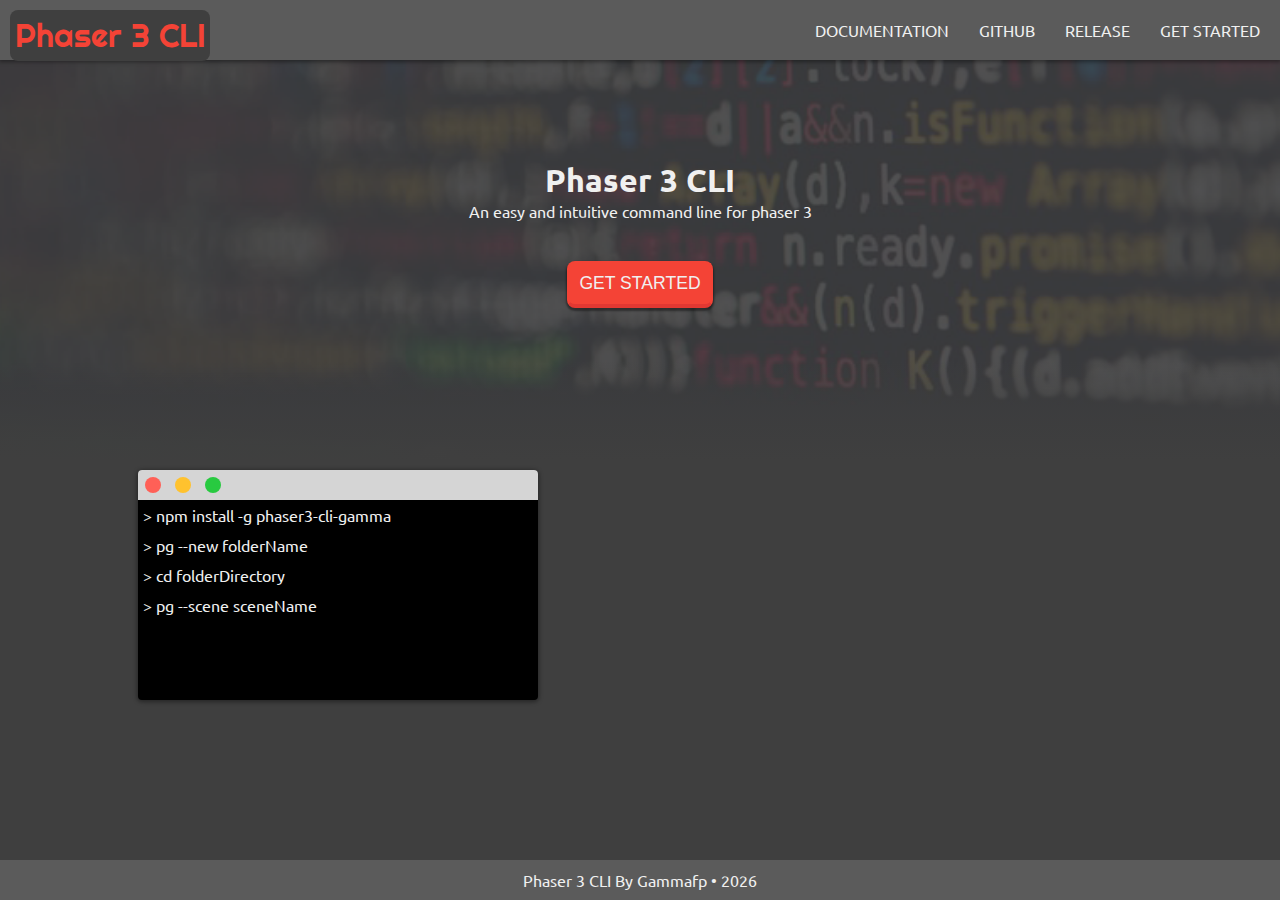
==== index.html @ 2ba6b4aa "index & styles" ====
<!DOCTYPE html>
<html lang="en">
<head>
    <meta charset="UTF-8">
    <meta name="viewport" content="width=device-width, initial-scale=1.0">
    <meta http-equiv="X-UA-Compatible" content="ie=edge">
    <title>Phaser 3 CLI | By: Gammafp</title>
    <link href="https://fonts.googleapis.com/css?family=Righteous|Ubuntu&display=swap" rel="stylesheet">
    <link rel="stylesheet" href="styles/css/style.css">
</head>
<body>
    <nav>
        
        <ul>
            <a href="#">
                <li>GET STARTED</li>
            </a>
            <a href="#">
                <li>RELEASE</li>
            </a>
            <a href="#">
                <li>GITHUB</li>
            </a>
            <a href="#">
                <li>DOCUMENTATION</li>
            </a>
        </ul>
        <a href="index.html"><h1>Phaser 3 CLI</h1></a>
    </nav>
    <header>
        <h1>Phaser 3 CLI</h1>
        <p>An easy and intuitive command line for phaser 3</p>
        <br>
        <br>
        <button>GET STARTED</button>
        <div class="grad"></div>
    </header>
    <article>
        <div id="terminal-container"></div>
    </article>
    <footer>
        <p id="info-footer"></p>
    </footer>
    <script src="js/generals.js"></script>
</body>
</html>
---- styles/css/style.css ----
* {
  padding: 0px;
  margin: 0px;
  box-sizing: border-box;
}

body {
  background-color: #3f3f3f;
  font-family: "Ubuntu", sans-serif;
}

nav {
  background-color: #5b5b5b;
  color: white;
  width: 100%;
  height: 60px;
  box-shadow: 0px 1px 4px 1px rgba(0, 0, 0, 0.4);
  z-index: 2;
  position: relative;
}

nav h1 {
  font-family: "Righteous", cursive;
  display: inline-block;
  font-weight: 100;
  color: #F44336;
  background-color: #3f3f3f;
  padding: 5px;
  border-radius: 8px;
  margin: 10px;
}

nav ul {
  list-style: none;
}

nav ul a {
  color: #f0f0f0;
  text-decoration: none;
}

nav ul a:hover {
  color: #F44336;
}

nav ul li {
  float: right;
  margin-right: 10px;
  height: 60px;
  padding: 10px;
  padding-top: 20px;
}

nav ul li:hover {
  background-color: #3f3f3f;
}

header {
  background-color: #3f3f3f;
  background-image: url("../../img/back-code.png");
  background-position: center;
  background-attachment: fixed;
  background-size: cover;
  width: 100%;
  height: 400px;
  z-index: 1;
  text-align: center;
  padding-top: 100px;
  color: #f0f0f0;
}

.grad {
  width: 100%;
  height: 100px;
  background: linear-gradient(to bottom, rgba(0, 0, 0, 0) 0%, #3f3f3f 100%);
  position: absolute;
  top: 360px;
}

.terminal {
  width: 400px;
  height: 230px;
  background-color: black;
  border-radius: 4px;
  overflow: hidden;
  box-shadow: 0px 1px 4px 1px rgba(0, 0, 0, 0.4);
  color: #f0f0f0;
}

.terminal .barra {
  width: 100%;
  height: 30px;
  background-color: #D5D5D5;
}

.terminal .barra .btn-terminal {
  width: 16px;
  height: 16px;
  border-radius: 50%;
  background-color: red;
  margin: 7px;
  float: left;
}

.terminal p {
  padding: 5px;
}

button {
  padding: 10px;
  font-size: 1.1em;
  background-color: #F44336;
  border: 2px solid #F44336;
  border-bottom: 4px solid #E23832;
  border-radius: 8px;
  color: #f0f0f0;
  box-shadow: 0px 2px 2px 1px rgba(0, 0, 0, 0.4);
  cursor: pointer;
  outline: none;
}

button:hover {
  transform: scale(1.05);
}

article {
  width: 80%;
  min-height: 400px;
  margin-left: 10%;
  padding: 10px;
}

footer {
  width: 100%;
  height: 40px;
  text-align: center;
  color: #f0f0f0;
  background-color: #5b5b5b;
  padding-top: 10px;
}

/* tablet */
/* smartphone */

/*# sourceMappingURL=style.css.map */
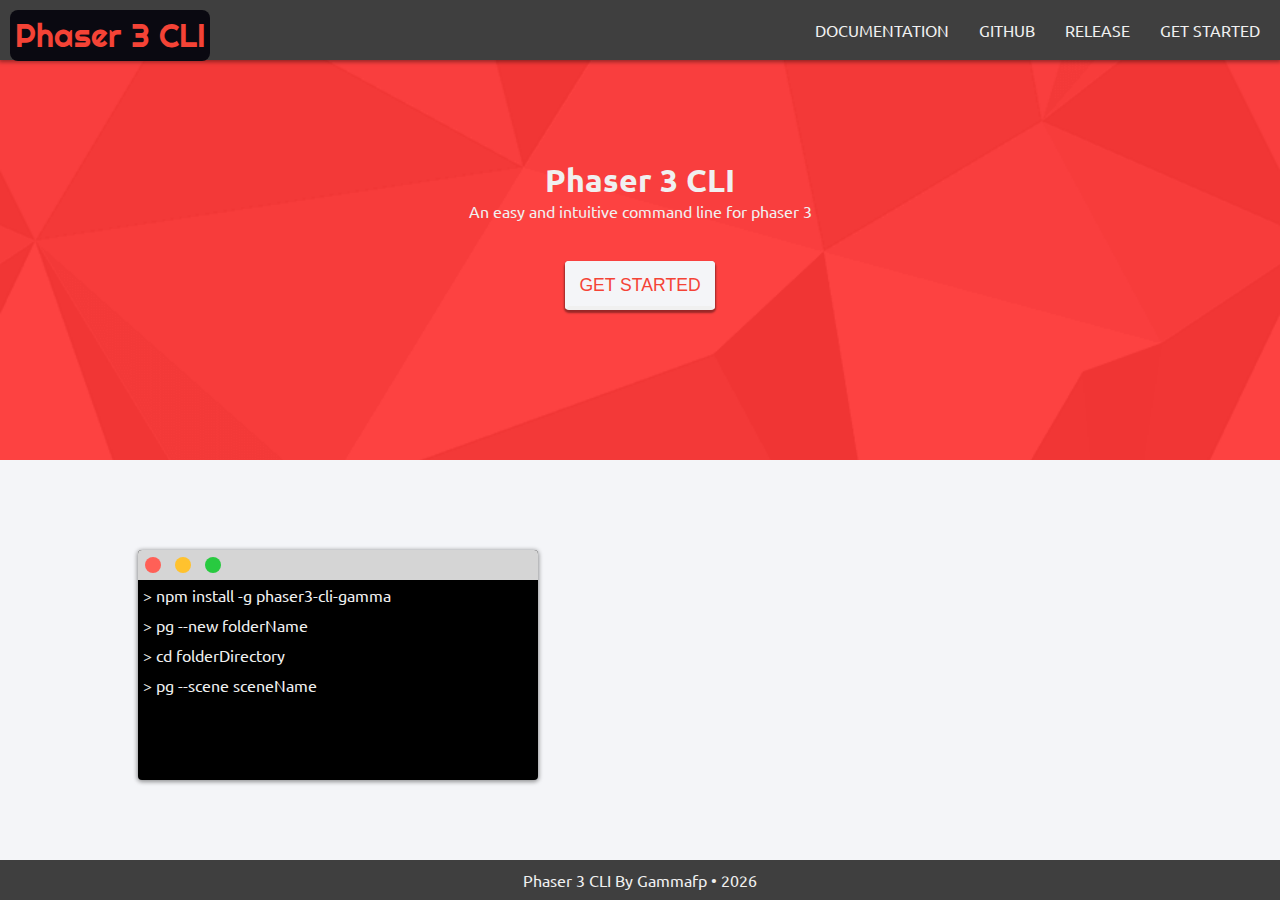
==== commit 02d5fd01: "responsive 90% + colors" ====
--- a/index.html
+++ b/index.html
@@ -12,30 +12,36 @@
     <nav>
         
         <ul>
-            <a href="#">
+            <a href="#" class="btn-menu">
+                <li> &#9776; </li>
+            </a>
+            <a href="#" class="item-menu">
                 <li>GET STARTED</li>
             </a>
-            <a href="#">
+            <a href="#" class="item-menu">
                 <li>RELEASE</li>
             </a>
-            <a href="#">
+            <a href="#" class="item-menu">
                 <li>GITHUB</li>
             </a>
-            <a href="#">
+            <a href="#" class="item-menu">
                 <li>DOCUMENTATION</li>
             </a>
         </ul>
-        <a href="index.html"><h1>Phaser 3 CLI</h1></a>
+        
+        <a href="index.html"><h1 id="titlePage">Phaser 3 CLI</h1></a>
+        
     </nav>
     <header>
         <h1>Phaser 3 CLI</h1>
         <p>An easy and intuitive command line for phaser 3</p>
-        <br>
-        <br>
+        <div class="space"></div>
         <button>GET STARTED</button>
-        <div class="grad"></div>
+        
     </header>
     <article>
+        <div class="space"></div>
+        <div class="space"></div>
         <div id="terminal-container"></div>
     </article>
     <footer>
--- a/styles/css/style.css
+++ b/styles/css/style.css
@@ -5,12 +5,12 @@
 }
 
 body {
-  background-color: #3f3f3f;
+  background-color: #f4f5f8;
   font-family: "Ubuntu", sans-serif;
 }
 
 nav {
-  background-color: #5b5b5b;
+  background-color: #3f3f3f;
   color: white;
   width: 100%;
   height: 60px;
@@ -19,12 +19,19 @@
   position: relative;
 }
 
+nav img {
+  display: inline-block;
+  height: 40px;
+  float: left;
+  margin: 10px;
+}
+
 nav h1 {
   font-family: "Righteous", cursive;
   display: inline-block;
   font-weight: 100;
   color: #F44336;
-  background-color: #3f3f3f;
+  background-color: #0a0911;
   padding: 5px;
   border-radius: 8px;
   margin: 10px;
@@ -52,12 +59,12 @@
 }
 
 nav ul li:hover {
-  background-color: #3f3f3f;
+  background-color: #0a0911;
 }
 
 header {
-  background-color: #3f3f3f;
-  background-image: url("../../img/back-code.png");
+  background-color: #ff3433;
+  background-image: url("../../img/bg-page-section.png");
   background-position: center;
   background-attachment: fixed;
   background-size: cover;
@@ -69,10 +76,14 @@
   color: #f0f0f0;
 }
 
+.btn-menu {
+  display: none;
+}
+
 .grad {
   width: 100%;
   height: 100px;
-  background: linear-gradient(to bottom, rgba(0, 0, 0, 0) 0%, #3f3f3f 100%);
+  background: linear-gradient(to bottom, rgba(0, 0, 0, 0) 0%, #f4f5f8 100%);
   position: absolute;
   top: 360px;
 }
@@ -106,14 +117,19 @@
   padding: 5px;
 }
 
+.space {
+  width: 100%;
+  height: 40px;
+}
+
 button {
   padding: 10px;
   font-size: 1.1em;
-  background-color: #F44336;
-  border: 2px solid #F44336;
-  border-bottom: 4px solid #E23832;
-  border-radius: 8px;
-  color: #f0f0f0;
+  background-color: #f4f5f8;
+  border: 4px solid #f4f5f8;
+  border-bottom: 4px solid #f0f0f0;
+  border-radius: 4px;
+  color: #F44336;
   box-shadow: 0px 2px 2px 1px rgba(0, 0, 0, 0.4);
   cursor: pointer;
   outline: none;
@@ -135,11 +151,44 @@
   height: 40px;
   text-align: center;
   color: #f0f0f0;
-  background-color: #5b5b5b;
+  background-color: #3f3f3f;
   padding-top: 10px;
+  position: relative;
+  bottom: 0px;
 }
 
 /* tablet */
+@media (max-width: 685px) {
+  nav ul li {
+    margin-right: 5px;
+    padding: 5px;
+    padding-top: 20px;
+  }
+
+  .btn-menu {
+    display: block;
+  }
+
+  .item-menu {
+    display: none;
+    font-size: 0.8em;
+  }
+
+  .terminal {
+    width: 100%;
+    height: auto;
+    padding-bottom: 20px;
+  }
+}
 /* smartphone */
+@media (max-width: 400px) {
+  .item-menu {
+    font-size: 0.7em;
+  }
+
+  .terminal p {
+    font-size: 0.5em;
+  }
+}
 
 /*# sourceMappingURL=style.css.map */
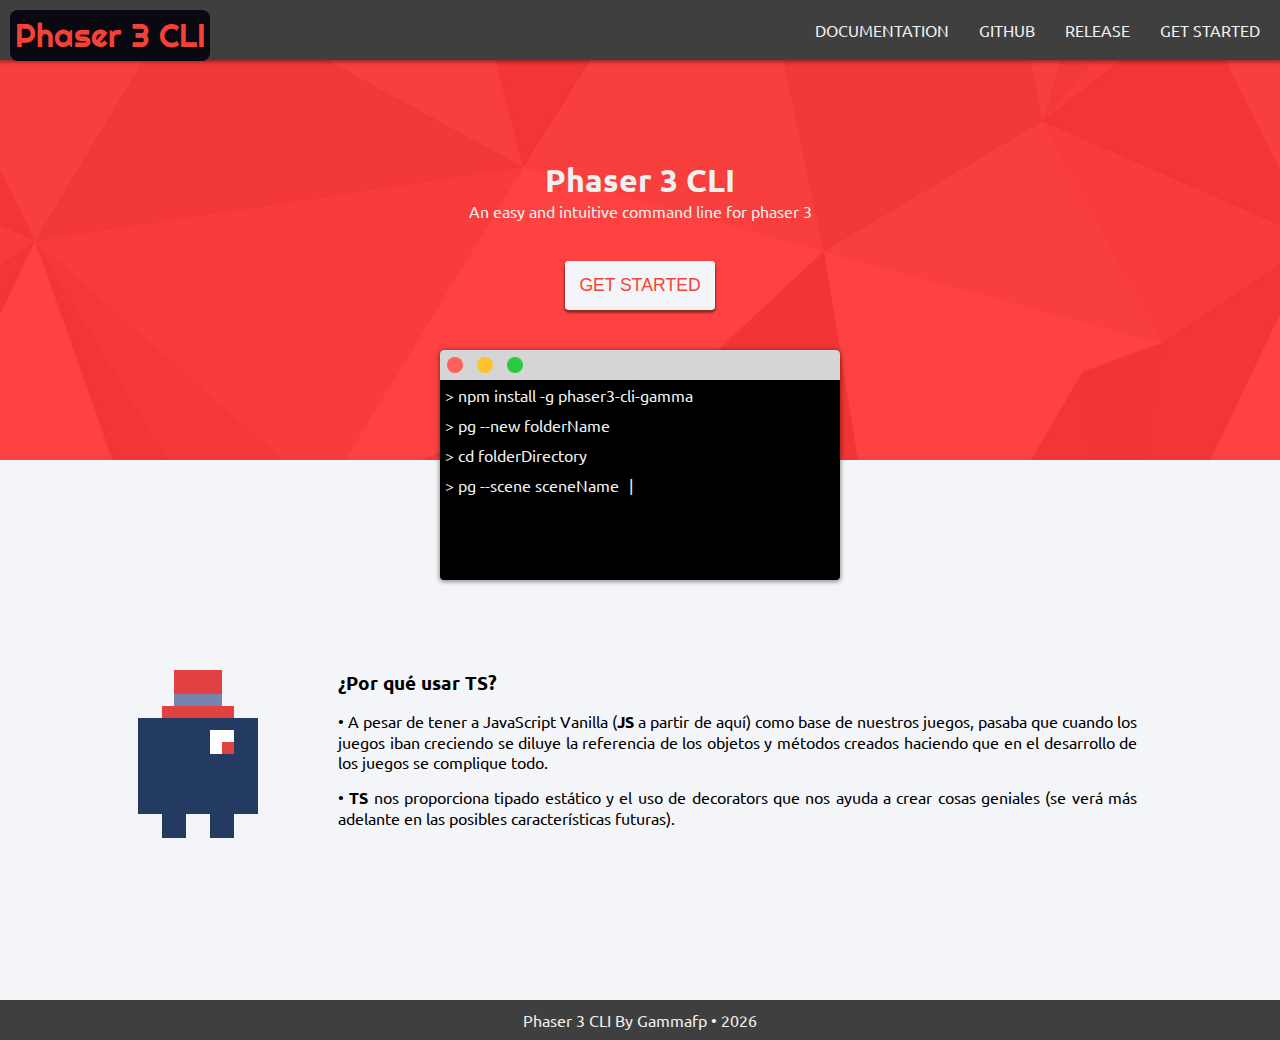
==== commit 22f2b8d9: "responsive 100% + pet" ====
--- a/index.html
+++ b/index.html
@@ -33,16 +33,40 @@
         
     </nav>
     <header>
+        <center>
         <h1>Phaser 3 CLI</h1>
         <p>An easy and intuitive command line for phaser 3</p>
         <div class="space"></div>
         <button>GET STARTED</button>
-        
+    
+        <div class="space"></div>
+        <div id="terminal-container"></div>
+    </center>
     </header>
     <article>
         <div class="space"></div>
         <div class="space"></div>
-        <div id="terminal-container"></div>
+        <div class="space"></div>
+        <div class="space"></div>
+        <div class="space"></div>
+        <div class="targetInfo">
+            <div class="targetInfo-img">
+                <img src="img/phaser_toy_12.png" alt="">
+            </div>
+            <div class="targetInfo-text">
+                <h3>¿Por qué usar TS?</h3>
+                <p>• A pesar de tener a JavaScript Vanilla (<b>JS</b> a partir de aquí) como base de
+                        nuestros juegos, pasaba que cuando los juegos iban creciendo se diluye
+                        la referencia de los objetos y métodos creados haciendo que en el
+                        desarrollo de los juegos se complique todo.</p>
+                <p>• <b>TS</b> nos proporciona tipado estático y el uso de decorators que nos
+                        ayuda a crear cosas geniales (se verá más adelante en las posibles
+                        características futuras).</p>
+            </div>
+        </div>
+        <div class="space"></div>
+        <div class="space"></div>
+        <div class="space"></div>
     </article>
     <footer>
         <p id="info-footer"></p>
--- a/styles/css/style.css
+++ b/styles/css/style.css
@@ -71,7 +71,6 @@
   width: 100%;
   height: 400px;
   z-index: 1;
-  text-align: center;
   padding-top: 100px;
   color: #f0f0f0;
 }
@@ -96,6 +95,9 @@
   overflow: hidden;
   box-shadow: 0px 1px 4px 1px rgba(0, 0, 0, 0.4);
   color: #f0f0f0;
+  text-justify: left;
+  text-align: left;
+  float: none;
 }
 
 .terminal .barra {
@@ -120,6 +122,28 @@
 .space {
   width: 100%;
   height: 40px;
+}
+
+.targetInfo {
+  width: 100%;
+  min-height: 200px;
+}
+
+.targetInfo-img {
+  width: 200px;
+  height: 200px;
+  float: left;
+}
+
+.targetInfo-text {
+  width: calc(100% - 205px);
+  height: 100%;
+  float: left;
+}
+
+.targetInfo-text p {
+  padding-top: 15px;
+  text-align: justify;
 }
 
 button {
@@ -153,10 +177,9 @@
   color: #f0f0f0;
   background-color: #3f3f3f;
   padding-top: 10px;
-  position: relative;
-  bottom: 0px;
-}
-
+}
+
+/* animaciones */
 /* tablet */
 @media (max-width: 685px) {
   nav ul li {
@@ -165,6 +188,26 @@
     padding-top: 20px;
   }
 
+  .targetInfo {
+    height: 300px;
+  }
+
+  .targetInfo-img {
+    width: 100%;
+    height: 150px;
+    text-align: center;
+  }
+
+  .targetInfo-text {
+    width: 100%;
+    min-height: 200px;
+    margin-top: 30px;
+  }
+
+  .targetInfo-text h3 {
+    text-align: center;
+  }
+
   .btn-menu {
     display: block;
   }
@@ -175,19 +218,27 @@
   }
 
   .terminal {
-    width: 100%;
+    width: 80%;
     height: auto;
     padding-bottom: 20px;
   }
+
+  footer {
+    margin-top: 80px;
+  }
 }
 /* smartphone */
 @media (max-width: 400px) {
-  .item-menu {
+  .terminal {
+    margin-top: 40px;
+  }
+
+  .terminal p {
     font-size: 0.7em;
   }
 
-  .terminal p {
-    font-size: 0.5em;
+  footer {
+    margin-top: 120px;
   }
 }
 
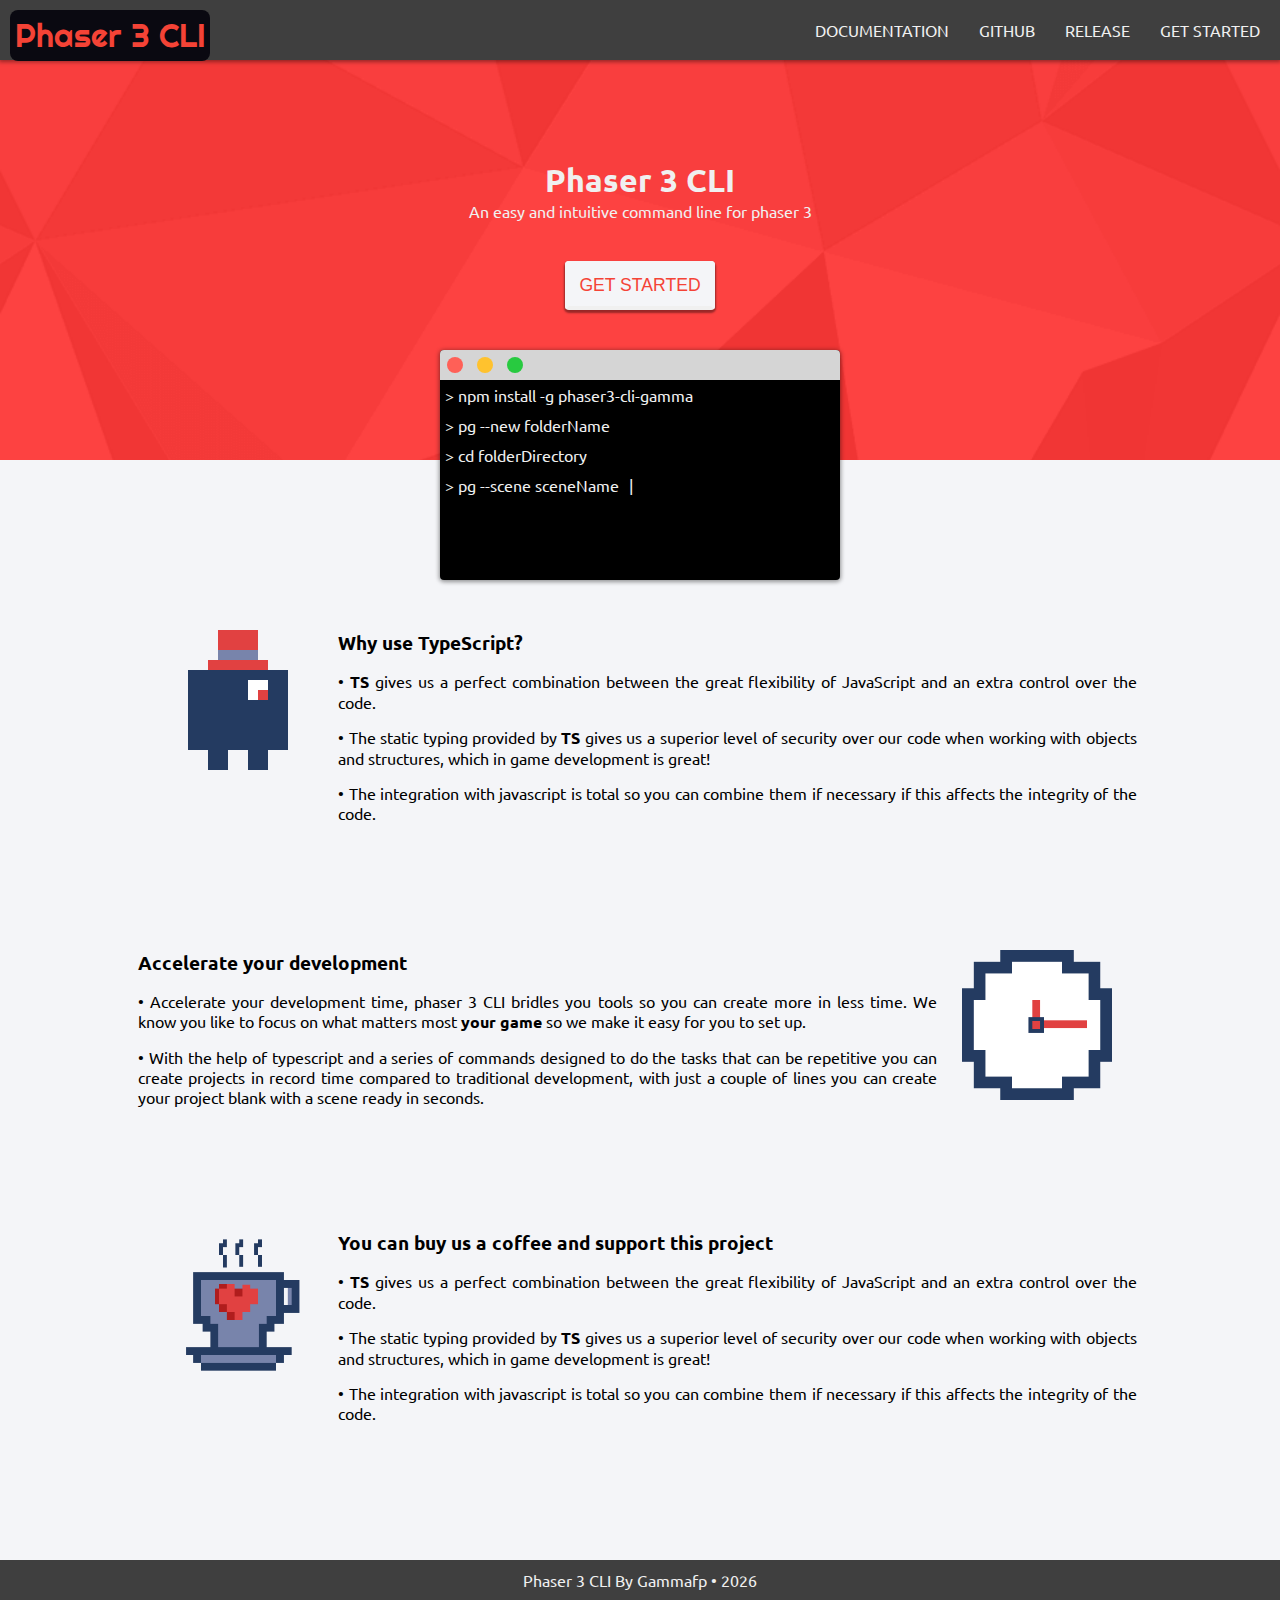
==== commit c95c226a: "add pages and content -1" ====
--- a/index.html
+++ b/index.html
@@ -15,16 +15,16 @@
             <a href="#" class="btn-menu">
                 <li> &#9776; </li>
             </a>
-            <a href="#" class="item-menu">
+            <a href="start.html" class="item-menu">
                 <li>GET STARTED</li>
             </a>
             <a href="#" class="item-menu">
                 <li>RELEASE</li>
             </a>
-            <a href="#" class="item-menu">
+            <a href="https://github.com/gammafp/phaser3-cli" class="item-menu" target="_blank">
                 <li>GITHUB</li>
             </a>
-            <a href="#" class="item-menu">
+            <a href="doc.html" class="item-menu">
                 <li>DOCUMENTATION</li>
             </a>
         </ul>
@@ -48,24 +48,42 @@
         <div class="space"></div>
         <div class="space"></div>
         <div class="space"></div>
-        <div class="space"></div>
+
         <div class="targetInfo">
             <div class="targetInfo-img">
                 <img src="img/phaser_toy_12.png" alt="">
             </div>
             <div class="targetInfo-text">
-                <h3>¿Por qué usar TS?</h3>
-                <p>• A pesar de tener a JavaScript Vanilla (<b>JS</b> a partir de aquí) como base de
-                        nuestros juegos, pasaba que cuando los juegos iban creciendo se diluye
-                        la referencia de los objetos y métodos creados haciendo que en el
-                        desarrollo de los juegos se complique todo.</p>
-                <p>• <b>TS</b> nos proporciona tipado estático y el uso de decorators que nos
-                        ayuda a crear cosas geniales (se verá más adelante en las posibles
-                        características futuras).</p>
+                <h3>Why use TypeScript?</h3>
+                <p>• <b>TS</b> gives us a perfect combination between the great flexibility of JavaScript and an extra control over the code.</p>
+                <p>• The static typing provided by <b>TS</b> gives us a superior level of security over our code when working with objects and structures, which in game development is great!</p>
+                <p>• The integration with javascript is total so you can combine them if necessary if this affects the integrity of the code.</p>
             </div>
         </div>
         <div class="space"></div>
-        <div class="space"></div>
+        <div class="targetInfo">
+            
+            <div class="targetInfo-text">
+                <h3>Accelerate your development</h3>
+                <p>• Accelerate your development time, phaser 3 CLI bridles you tools so you can create more in less time. We know you like to focus on what matters most <b>your game</b> so we make it easy for you to set up.</p>
+                <p>• With the help of typescript and a series of commands designed to do the tasks that can be repetitive you can create projects in record time compared to traditional development, with just a couple of lines you can create your project blank with a scene ready in seconds.</p>
+            </div>
+            <div class="targetInfo-img">
+                <img src="img/reloj.png" alt="">
+            </div>
+        </div>
+
+        <div class="targetInfo">
+            <div class="targetInfo-img">
+                <img src="img/cafe.png" alt="">
+            </div>
+            <div class="targetInfo-text">
+                <h3>You can buy us a coffee and support this project</h3>
+                <p>• <b>TS</b> gives us a perfect combination between the great flexibility of JavaScript and an extra control over the code.</p>
+                <p>• The static typing provided by <b>TS</b> gives us a superior level of security over our code when working with objects and structures, which in game development is great!</p>
+                <p>• The integration with javascript is total so you can combine them if necessary if this affects the integrity of the code.</p>
+            </div>
+        </div>
         <div class="space"></div>
     </article>
     <footer>
--- a/styles/css/style.css
+++ b/styles/css/style.css
@@ -127,12 +127,19 @@
 .targetInfo {
   width: 100%;
   min-height: 200px;
+  margin-bottom: 80px;
 }
 
 .targetInfo-img {
   width: 200px;
   height: 200px;
   float: left;
+  text-align: center;
+}
+
+.targetInfo-img img {
+  max-height: 150px;
+  max-width: 150px;
 }
 
 .targetInfo-text {
@@ -177,6 +184,8 @@
   color: #f0f0f0;
   background-color: #3f3f3f;
   padding-top: 10px;
+  position: relative;
+  bottom: 0px;
 }
 
 /* animaciones */
@@ -190,6 +199,7 @@
 
   .targetInfo {
     height: 300px;
+    margin-bottom: 160px;
   }
 
   .targetInfo-img {
@@ -229,10 +239,22 @@
 }
 /* smartphone */
 @media (max-width: 400px) {
+  .targetInfo {
+    margin-bottom: 220px;
+  }
+
+  .targetInfo-img {
+    margin-top: 80px;
+  }
+
   .terminal {
     margin-top: 40px;
   }
 
+  header {
+    margin-bottom: -40px;
+  }
+
   .terminal p {
     font-size: 0.7em;
   }
